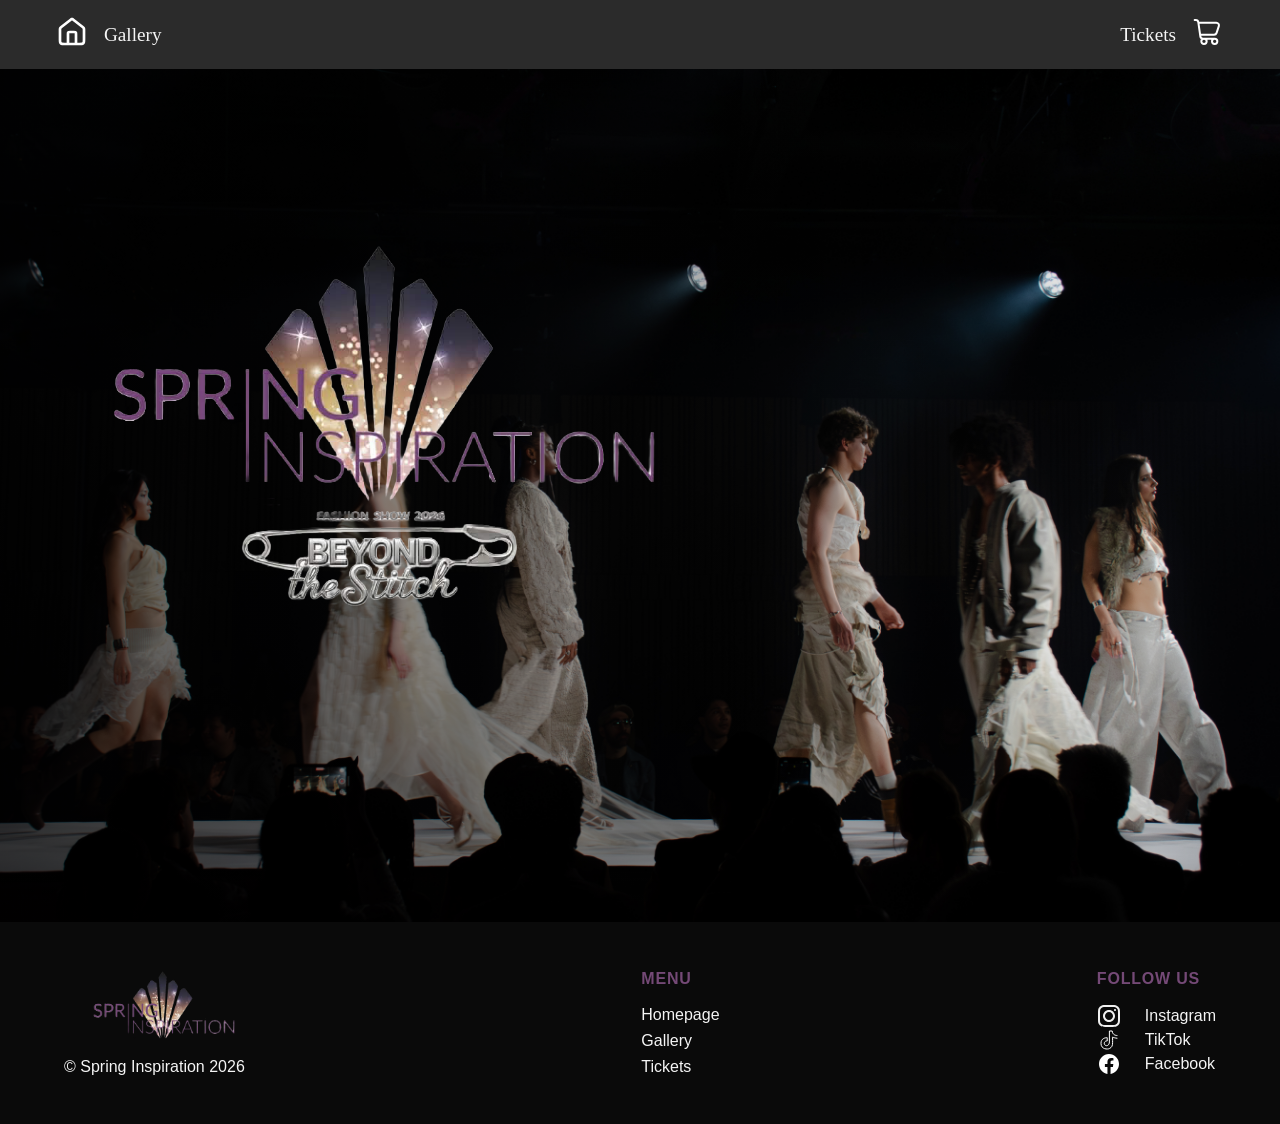
==== index.html @ fce2ca0f "Added hero image overlay; pasted nav and footer from index to other html pages" ====
<!doctype html>
<html lang="en">
  <head>
    <meta charset="UTF-8" />
    <meta name="viewport" content="width=device-width, initial-scale=1.0" />
    <title>Spring Inspiration</title>

    <!-- Playfair Display and Inter fonts typekit from Adobe Fonts -->
    <link rel="stylesheet" href="CSS/main.css" />
  </head>
  <body>
    <header>
      <!-- Navigation bar -->
      <nav>
        <ul class="nav-list">
          <li>
            <a href="index.html" class="nav-link active"
              ><img
                src="Assets/home-02-svgrepo-com.svg"
                alt="Homepage icon"
                class="nav-icon"
            /></a>
          </li>
          <li><a href="gallery.html" class="nav-link">Gallery</a></li>
          <!-- Adds space between the gallery and ticket pages in the navigation bar-->
          <li class="nav-spacer"></li>
          <li><a href="tickets.html" class="nav-link">Tickets</a></li>
          <li>
            <a href="cart.html" class="nav-link"
              ><img
                src="Assets/cart-4-svgrepo-com.svg"
                alt="Cart icon"
                class="nav-icon"
            /></a>
          </li>
        </ul>
      </nav>
    </header>

    <!-- Content of the homepage-->
    <main>
      <section class="hero">
        <img
          src="Images/_DSC2413.jpg"
          alt="Models on a runway"
          class="hero-image"
        />
        <div class="hero-overlay">
          <img
            src="Assets/SPRINGLOGO.png"
            alt="Spring Inspiration logo"
            class="hero-logo"
          />
        </div>
      </section>
    </main>

    <footer>
      <!-- Left side of the footer with the Spring Inspiration logo and copyright text -->
      <div class="footer-logo">
        <img src="Assets/springinspiration.png" alt="Spring Inspiration logo" />
        <p>&copy; Spring Inspiration 2026</p>
      </div>
      <!-- Middle section of the footer with the menu links -->
      <div class="footer-nav">
        <h4>Menu</h4>
        <ul class="footer-nav-list">
          <li><a href="index.html" class="footer-link">Homepage</a></li>
          <li><a href="gallery.html" class="footer-link">Gallery</a></li>
          <li><a href="tickets.html" class="footer-link">Tickets</a></li>
        </ul>
      </div>

      <!-- Right side of the footer with the social media links -->

      <div class="footer-social">
        <h4>Follow Us</h4>
        <a href="#">
          <img
            src="Assets/instagram-svgrepo-com.svg"
            alt="Instagram icon"
            class="social-icon"
          />
          Instagram
        </a>

        <a href="#">
          <img
            src="Assets/tik-tok-brand-assets-video-socialnetwork-oneline-svgrepo-com.svg"
            alt="TikTok icon"
            class="social-icon"
          />
          TikTok
        </a>

        <a href="#">
          <img
            src="Assets/facebook-svgrepo-com.svg"
            alt="Facebook icon"
            class="social-icon"
          />
          Facebook
        </a>
      </div>
    </footer>
  </body>
</html>
---- CSS/main.css ----
* {
  margin: 0;
  padding: 0;
  box-sizing: border-box;
}

/* Ensures that images are responsive and do not overflow their containers */

img {
  max-width: 100%;
  height: auto;
}

/* Makes the header "float" at the top of the page */

header {
  position: sticky;
  top: 0;
  height: auto;
  background-color: #2b2b2b;
  padding: 1rem 0.5rem;
  z-index: 10;
}

body {
  background-color: #0a0a0a;
  color: #f5f5f5;
  font-family: "Inter", sans-serif;
}

h1,
h2,
h3 {
  font-family: "Playfair Display", serif;
  color: #f5f5f5;
}

/* Navigation bar styling */

.nav-list {
  list-style: none;
  display: flex;
  align-items: center;
  justify-content: space-between;
  padding: 0 3rem;
  gap: 1rem;
  margin: 0;
}

.nav-link {
  color: #f5f5f5;
  font-family:
    Playfair Display,
    serif;
  font-size: 1.2rem;
  text-decoration: none;
}

.nav-spacer {
  flex: 1;
}

/* Controls home and cart icons in the navigation bar */

.nav-icon {
  width: 2rem;
  height: auto;
  filter: invert(
    100%
  ); /* Inverts the colours of the icons from black to white */
}

/* Hero section styling */

.hero {
  position: relative;
  width: 100%;
}

.hero-image {
  width: 100%;
  height: auto;
  display: block;
}

/* Linear gradient overlay on top of the hero image */

.hero-overlay {
  position: absolute;
  top: 0;
  left: 0;
  width: 100%;
  height: 100%;
  background: linear-gradient(to right, rgba(0, 0, 0, 0.7), rgba(0, 0, 0, 0));
  display: flex;
  align-items: center;
  justify-content: flex-start;
}

.hero-logo {
  width: 60%;
  height: auto;
  margin-bottom: 15rem;
}

/* Footer styling */

footer {
  display: flex;
  justify-content: space-between;
  align-items: flex-stretch;
  gap: 3rem;
  padding: 3rem 4rem;
  background-color: #0a0a0a;
  color: #f5f5f5;
}

/* Alligns all of the footer sections so that they are the same height and have space between them */
.footer-logo,
.footer-nav,
.footer-social {
  display: flex;
  flex-direction: column;
  justify-content: space-between;
}

/* Menu and Follow Us sections */

footer h4 {
  font-family: "Inter", sans-serif;
  font-size: 1rem;
  letter-spacing: 0.05rem;
  text-transform: uppercase;
  margin-bottom: 1rem;
  color: #744976;
  white-space: nowrap;
}

/* Spring Inspiration logo and the copyright text */

.footer-logo img {
  width: 200px;
  height: auto;
}

/* Copyright text */

.footer-logo p {
  white-space: nowrap;
}

/* Social media links */

.footer-social a {
  color: #f5f5f5;
  font-size: 1rem;
  text-decoration: none;
  display: flex;
  align-items: center;
  gap: 1.5rem;
}

.social-icon {
  width: 24px;
  height: 24px;
  filter: invert(100%);
}

.footer-nav-list {
  list-style: none;
  display: flex;
  flex-direction: column;
  gap: 0.5rem;
}

.footer-link {
  color: #f5f5f5;
  text-decoration: none;
}
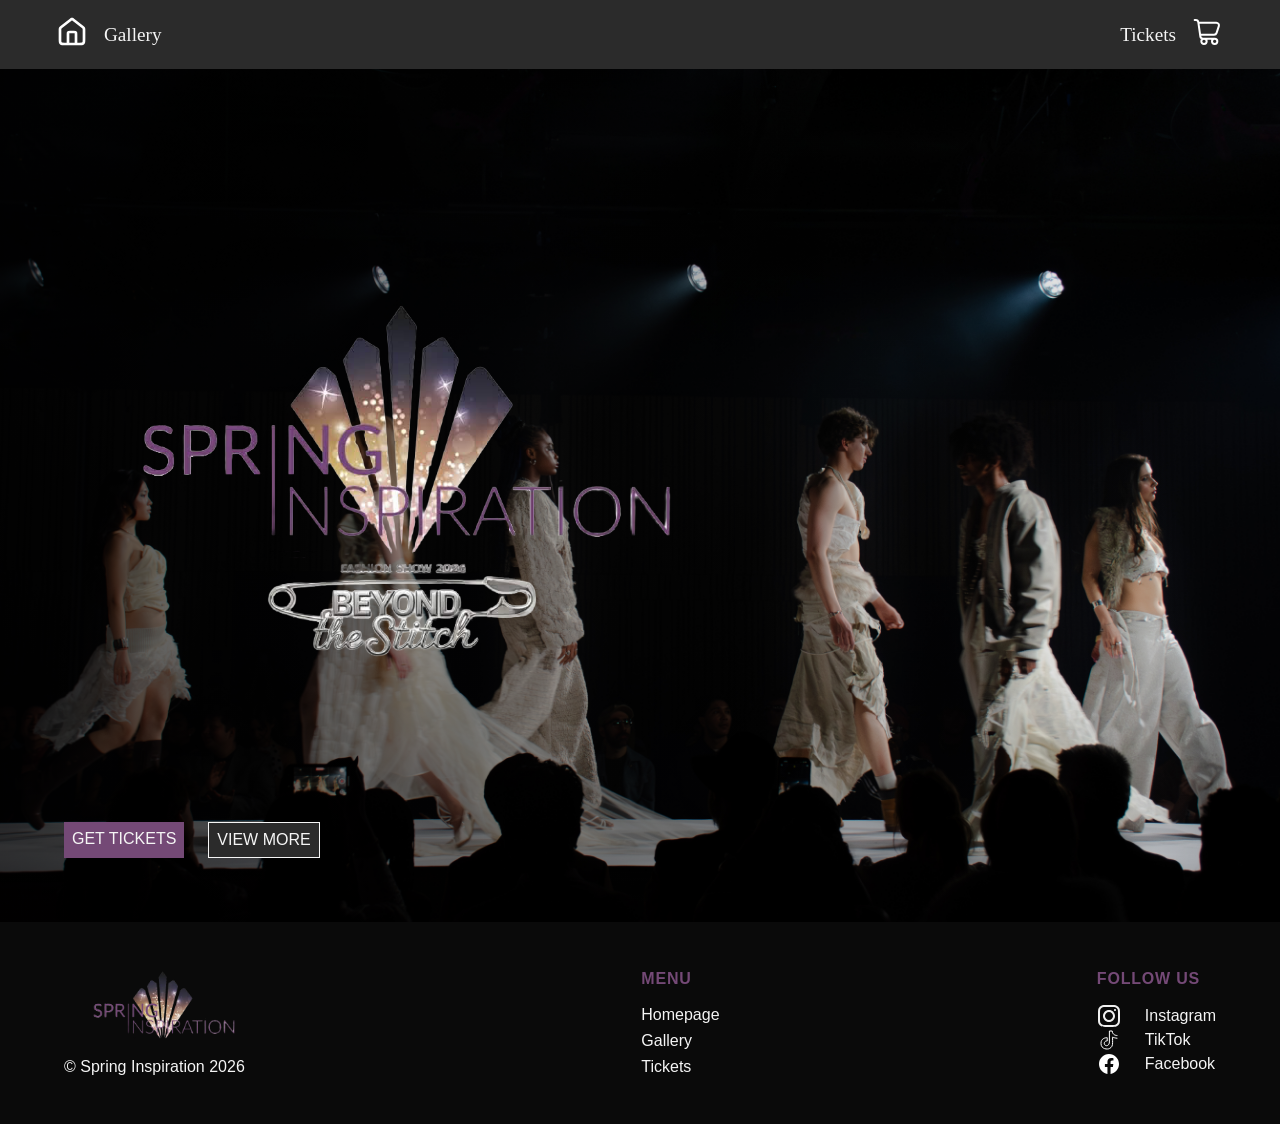
==== commit 4360dd80: "Added buttons on the homepage" ====
--- a/index.html
+++ b/index.html
@@ -51,6 +51,11 @@
             alt="Spring Inspiration logo"
             class="hero-logo"
           />
+          <!-- Buttons for the homepage -->
+          <div class="hero-buttons">
+            <a href="tickets.html" class="button-tickets">Get Tickets</a>
+            <a href="gallery.html" class="button-more">View More</a>
+          </div>
         </div>
       </section>
     </main>
--- a/CSS/main.css
+++ b/CSS/main.css
@@ -93,14 +93,51 @@
   height: 100%;
   background: linear-gradient(to right, rgba(0, 0, 0, 0.7), rgba(0, 0, 0, 0));
   display: flex;
-  align-items: center;
-  justify-content: flex-start;
+  align-items: flex-start;
+  justify-content: center;
+  flex-direction: column;
+  padding-left: 2rem;
 }
 
 .hero-logo {
   width: 60%;
   height: auto;
-  margin-bottom: 15rem;
+  margin-bottom: 8rem;
+}
+
+/* Buttons container on the hero image */
+
+.hero-buttons {
+  position: absolute;
+  bottom: 4rem;
+  display: flex;
+  padding-left: 2rem;
+  gap: 1.5rem;
+}
+
+/* Styling for the "GET TICKETS" button */
+
+.button-tickets {
+  text-decoration: none;
+  background-color: #744976;
+  color: #f5f5f5;
+  padding: 0.5rem 0.5rem;
+  font-family: "Inter", sans-serif;
+  font-size: 1rem;
+  text-transform: uppercase;
+}
+
+/* Styling for the "VIEW MORE" button */
+
+.button-more {
+  text-decoration: none;
+  background-color: #2b2b2b;
+  color: #f5f5f5;
+  border: #f5f5f5 1px solid;
+  padding: 0.5rem 0.5rem;
+  font-family: "Inter", sans-serif;
+  font-size: 1rem;
+  text-transform: uppercase;
 }
 
 /* Footer styling */
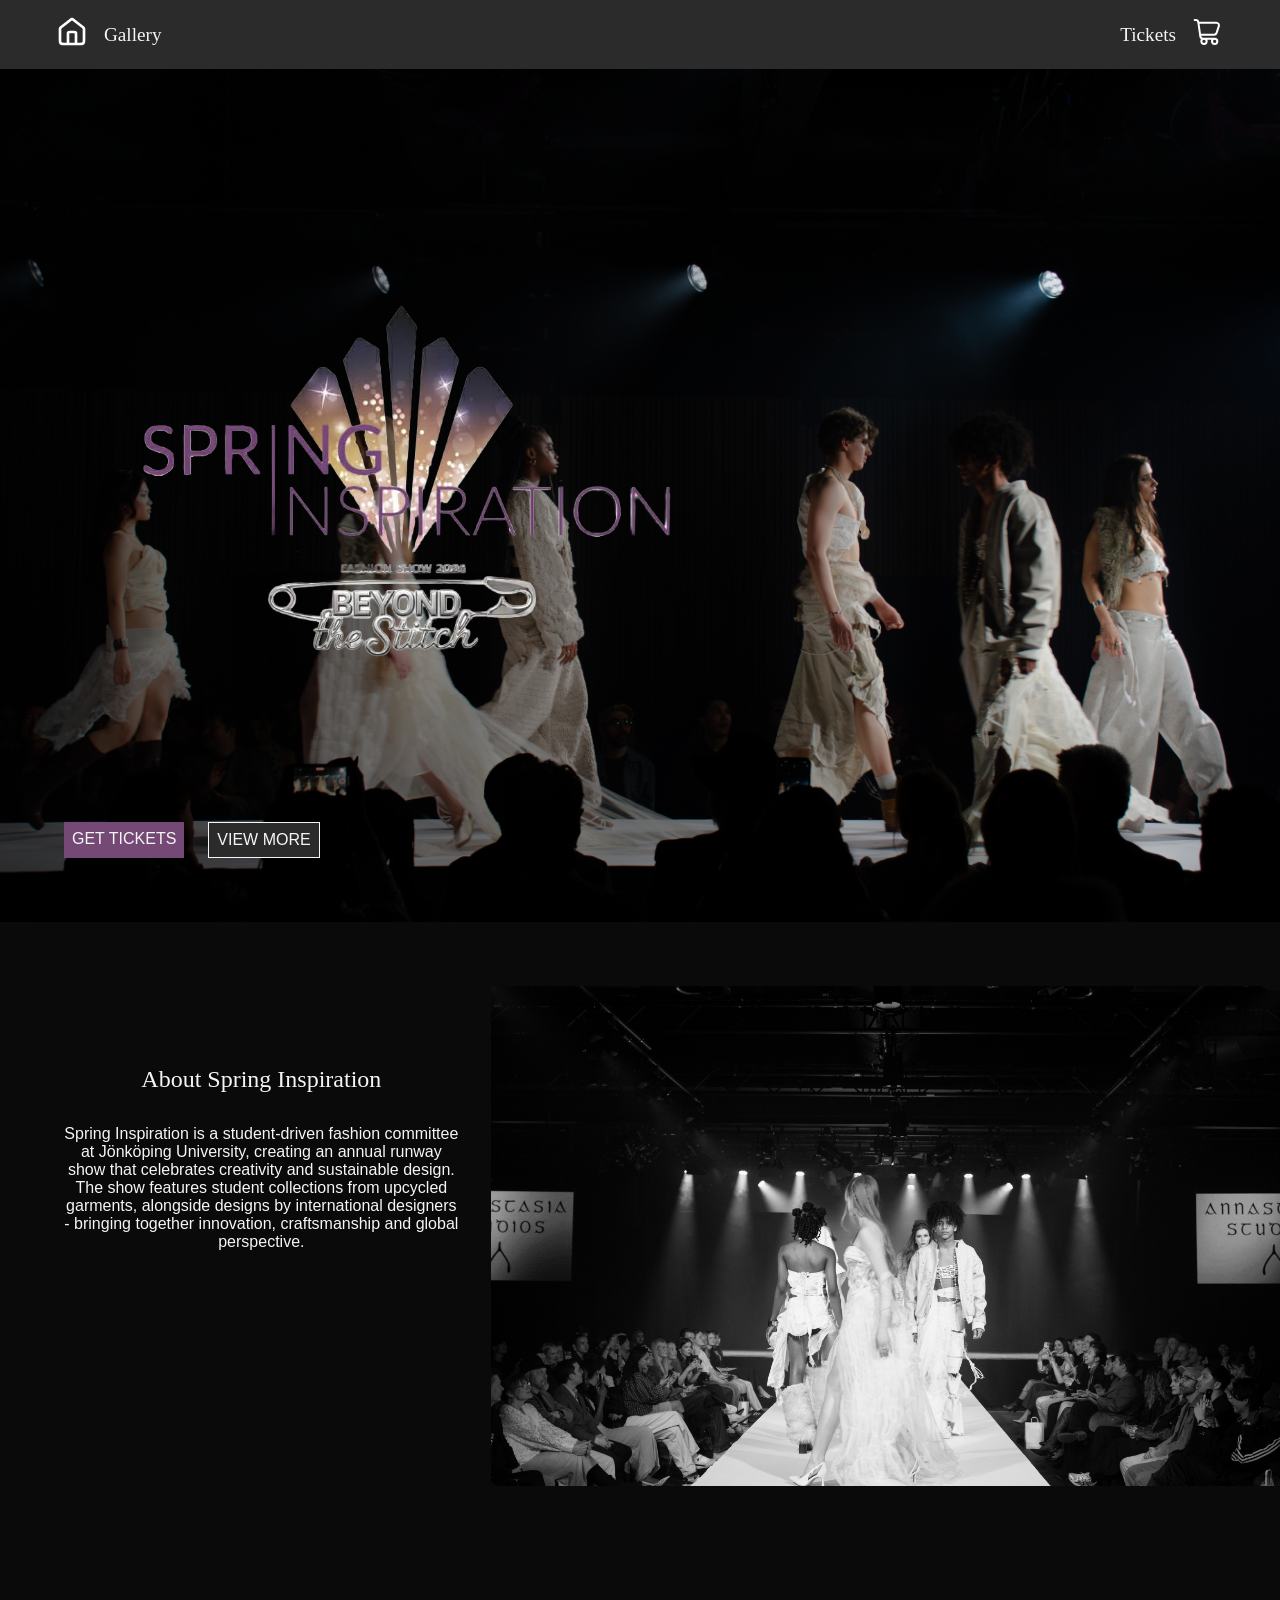
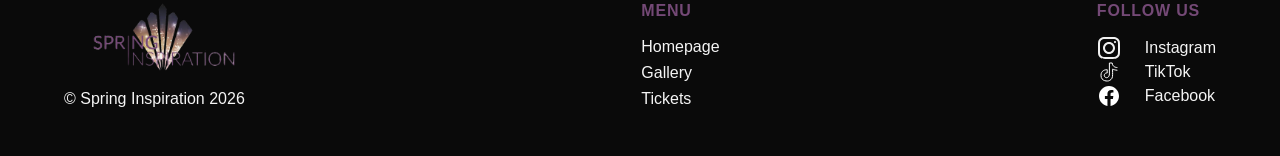
==== commit f02db74c: "Added about section" ====
--- a/index.html
+++ b/index.html
@@ -58,6 +58,23 @@
           </div>
         </div>
       </section>
+
+      <section class="about">
+        <div class="about-text">
+          <h2>About Spring Inspiration</h2>
+          <p>
+            Spring Inspiration is a student-driven fashion committee at
+            Jönköping University, creating an annual runway show that celebrates
+            creativity and sustainable design. The show features student
+            collections from upcycled garments, alongside designs by
+            international designers - bringing together innovation,
+            craftsmanship and global perspective.
+          </p>
+        </div>
+        <div class="about-image">
+          <img src="Images/_MG_8063.jpg" alt="Model on the runway" />
+        </div>
+      </section>
     </main>
 
     <footer>
--- a/CSS/main.css
+++ b/CSS/main.css
@@ -140,6 +140,54 @@
   text-transform: uppercase;
 }
 
+/* About Spring Inspiration section styling */
+
+.about {
+  display: flex;
+  gap: 2rem;
+  padding: 4rem 0 4rem 4rem;
+}
+
+.about-text {
+  flex: 1;
+  text-align: center;
+  margin-top: 5rem;
+}
+
+.about-text h2 {
+  font-weight: 400;
+  margin-bottom: 2rem;
+}
+
+.about-image {
+  flex: 2;
+}
+
+.about-image img {
+  width: 100%;
+  height: 500px;
+  object-fit: cover;
+}
+
+/* Responsive design for the About section */
+
+@media (min-width: 1200px) {
+  .about {
+    flex-direction: row;
+  }
+}
+the @media (max-width: 1000px) {
+  .about {
+    flex-direction: column;
+    align-items: center;
+    text-align: center;
+  }
+
+  .about-image img {
+    height: auto;
+  }
+}
+
 /* Footer styling */
 
 footer {
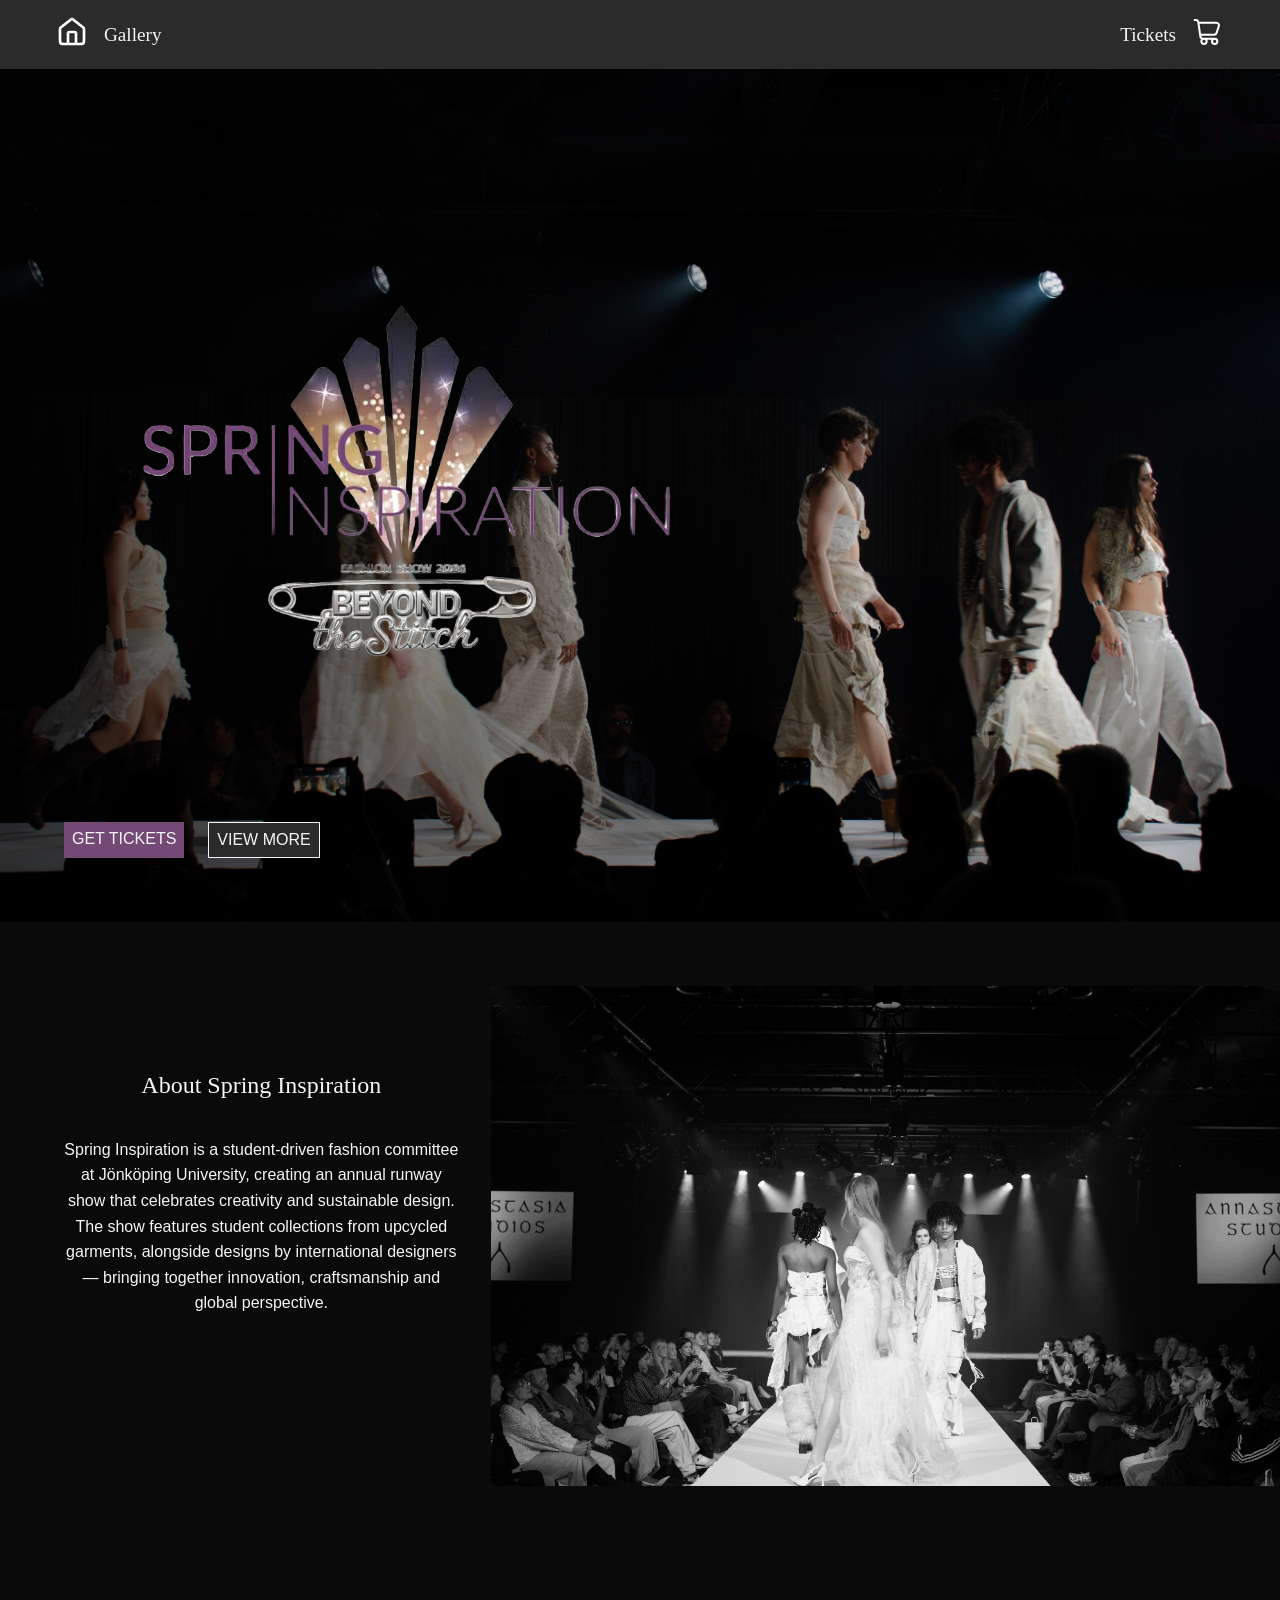
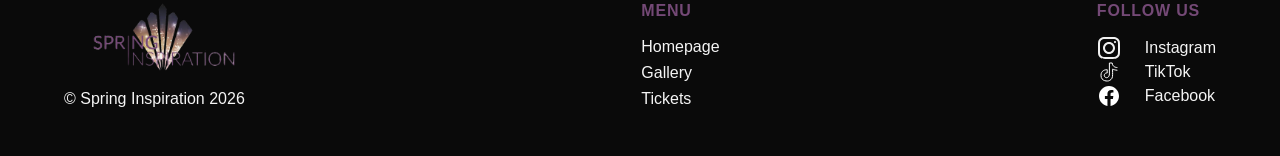
==== commit fbc51dc2: "Updated the layout of the about section" ====
--- a/index.html
+++ b/index.html
@@ -67,7 +67,7 @@
             Jönköping University, creating an annual runway show that celebrates
             creativity and sustainable design. The show features student
             collections from upcycled garments, alongside designs by
-            international designers - bringing together innovation,
+            international designers — bringing together innovation,
             craftsmanship and global perspective.
           </p>
         </div>
--- a/CSS/main.css
+++ b/CSS/main.css
@@ -150,8 +150,10 @@
 
 .about-text {
   flex: 1;
+  font-weight: 300;
   text-align: center;
   margin-top: 5rem;
+  line-height: 1.6;
 }
 
 .about-text h2 {
@@ -171,20 +173,35 @@
 
 /* Responsive design for the About section */
 
+/* Desktop version */
+
 @media (min-width: 1200px) {
   .about {
     flex-direction: row;
   }
 }
-the @media (max-width: 1000px) {
+
+/* Mobile and tablet version */
+
+@media (max-width: 1000px) {
   .about {
     flex-direction: column;
-    align-items: center;
-    text-align: center;
+    padding: 2rem;
+  }
+
+  .about-image {
+    margin: 0 -2rem;
   }
 
   .about-image img {
-    height: auto;
+    height: 400px;
+    object-fit: cover;
+  }
+
+  .about-text {
+    padding: 0 2rem;
+    margin-top: 0;
+    margin-bottom: 2rem;
   }
 }
 
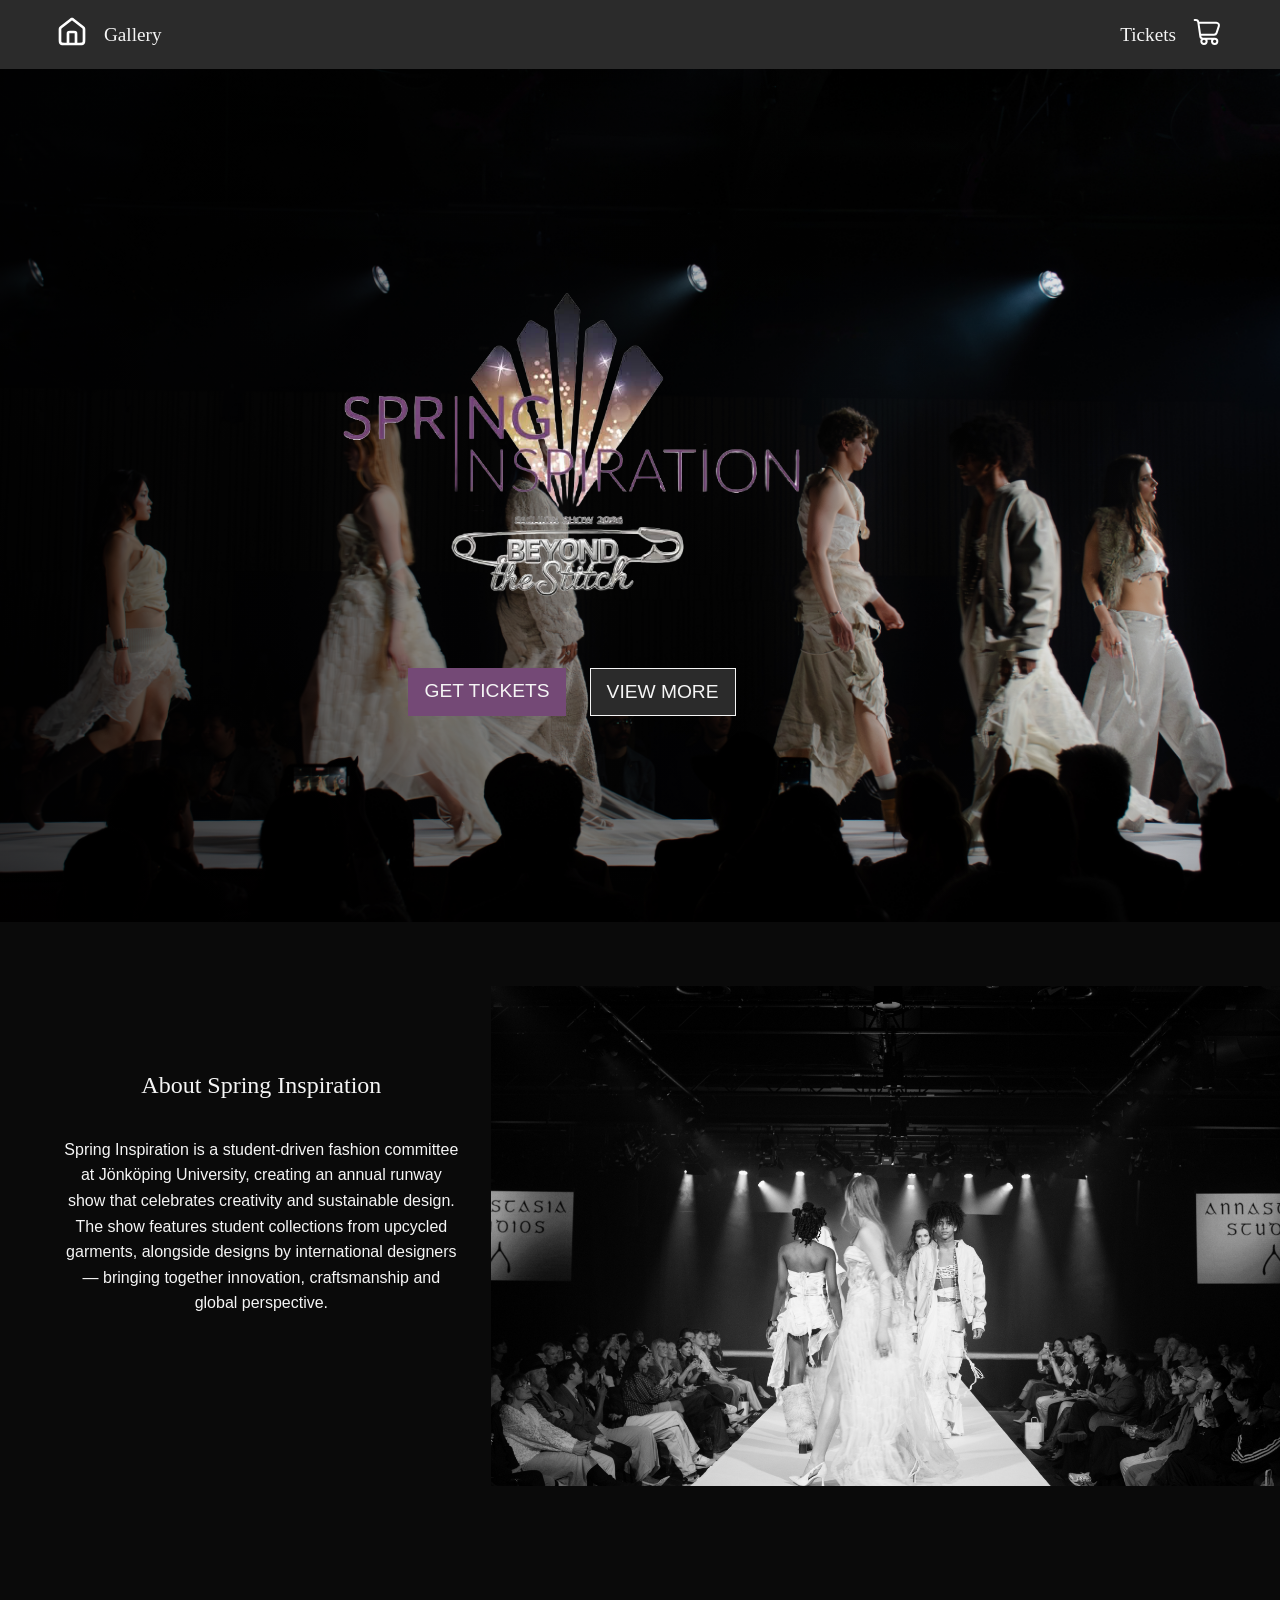
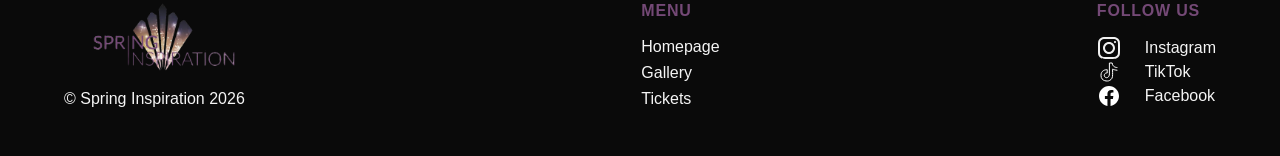
==== commit 8553985a: "Added responsive design to the hero content" ====
--- a/index.html
+++ b/index.html
@@ -46,15 +46,17 @@
           class="hero-image"
         />
         <div class="hero-overlay">
-          <img
-            src="Assets/SPRINGLOGO.png"
-            alt="Spring Inspiration logo"
-            class="hero-logo"
-          />
-          <!-- Buttons for the homepage -->
-          <div class="hero-buttons">
-            <a href="tickets.html" class="button-tickets">Get Tickets</a>
-            <a href="gallery.html" class="button-more">View More</a>
+          <div class="hero-content">
+            <img
+              src="Assets/SPRINGLOGO.png"
+              alt="Spring Inspiration logo"
+              class="hero-logo"
+            />
+            <!-- Buttons for the homepage -->
+            <div class="hero-buttons">
+              <a href="tickets.html" class="button-tickets">Get Tickets</a>
+              <a href="gallery.html" class="button-more">View More</a>
+            </div>
           </div>
         </div>
       </section>
--- a/CSS/main.css
+++ b/CSS/main.css
@@ -75,11 +75,14 @@
 .hero {
   position: relative;
   width: 100%;
+  min-height: 500px;
 }
 
 .hero-image {
   width: 100%;
   height: auto;
+  min-height: 500px;
+  object-fit: cover;
   display: block;
 }
 
@@ -99,19 +102,23 @@
   padding-left: 2rem;
 }
 
+.hero-content {
+  display: flex;
+  flex-direction: column;
+  align-items: center;
+  justify-content: center;
+}
+
 .hero-logo {
   width: 60%;
   height: auto;
-  margin-bottom: 8rem;
+  margin-bottom: 2rem;
 }
 
 /* Buttons container on the hero image */
 
 .hero-buttons {
-  position: absolute;
-  bottom: 4rem;
-  display: flex;
-  padding-left: 2rem;
+  display: flex;
   gap: 1.5rem;
 }
 
@@ -125,6 +132,13 @@
   font-family: "Inter", sans-serif;
   font-size: 1rem;
   text-transform: uppercase;
+  transition: background-color 0.3s ease;
+}
+
+/* Makes the button a darker shade of purple when hovered over */
+
+.button-tickets:hover {
+  background-color: #5a3560;
 }
 
 /* Styling for the "VIEW MORE" button */
@@ -138,6 +152,36 @@
   font-family: "Inter", sans-serif;
   font-size: 1rem;
   text-transform: uppercase;
+  transition: background-color 0.3s ease;
+}
+
+/* Makes the button a lighter shade of grey when hovered over */
+
+.button-more:hover {
+  background-color: #4b4b4b;
+}
+
+/* Responsive design for the hero section */
+
+@media (min-width: 1000px) {
+  .hero {
+    min-height: 700px;
+  }
+
+  .hero-image {
+    min-height: 600px;
+  }
+
+  .hero-logo {
+    width: 60%;
+    margin-bottom: 3rem;
+  }
+
+  .button-tickets,
+  .button-more {
+    font-size: 1.2rem;
+    padding: 0.75rem 1rem;
+  }
 }
 
 /* About Spring Inspiration section styling */
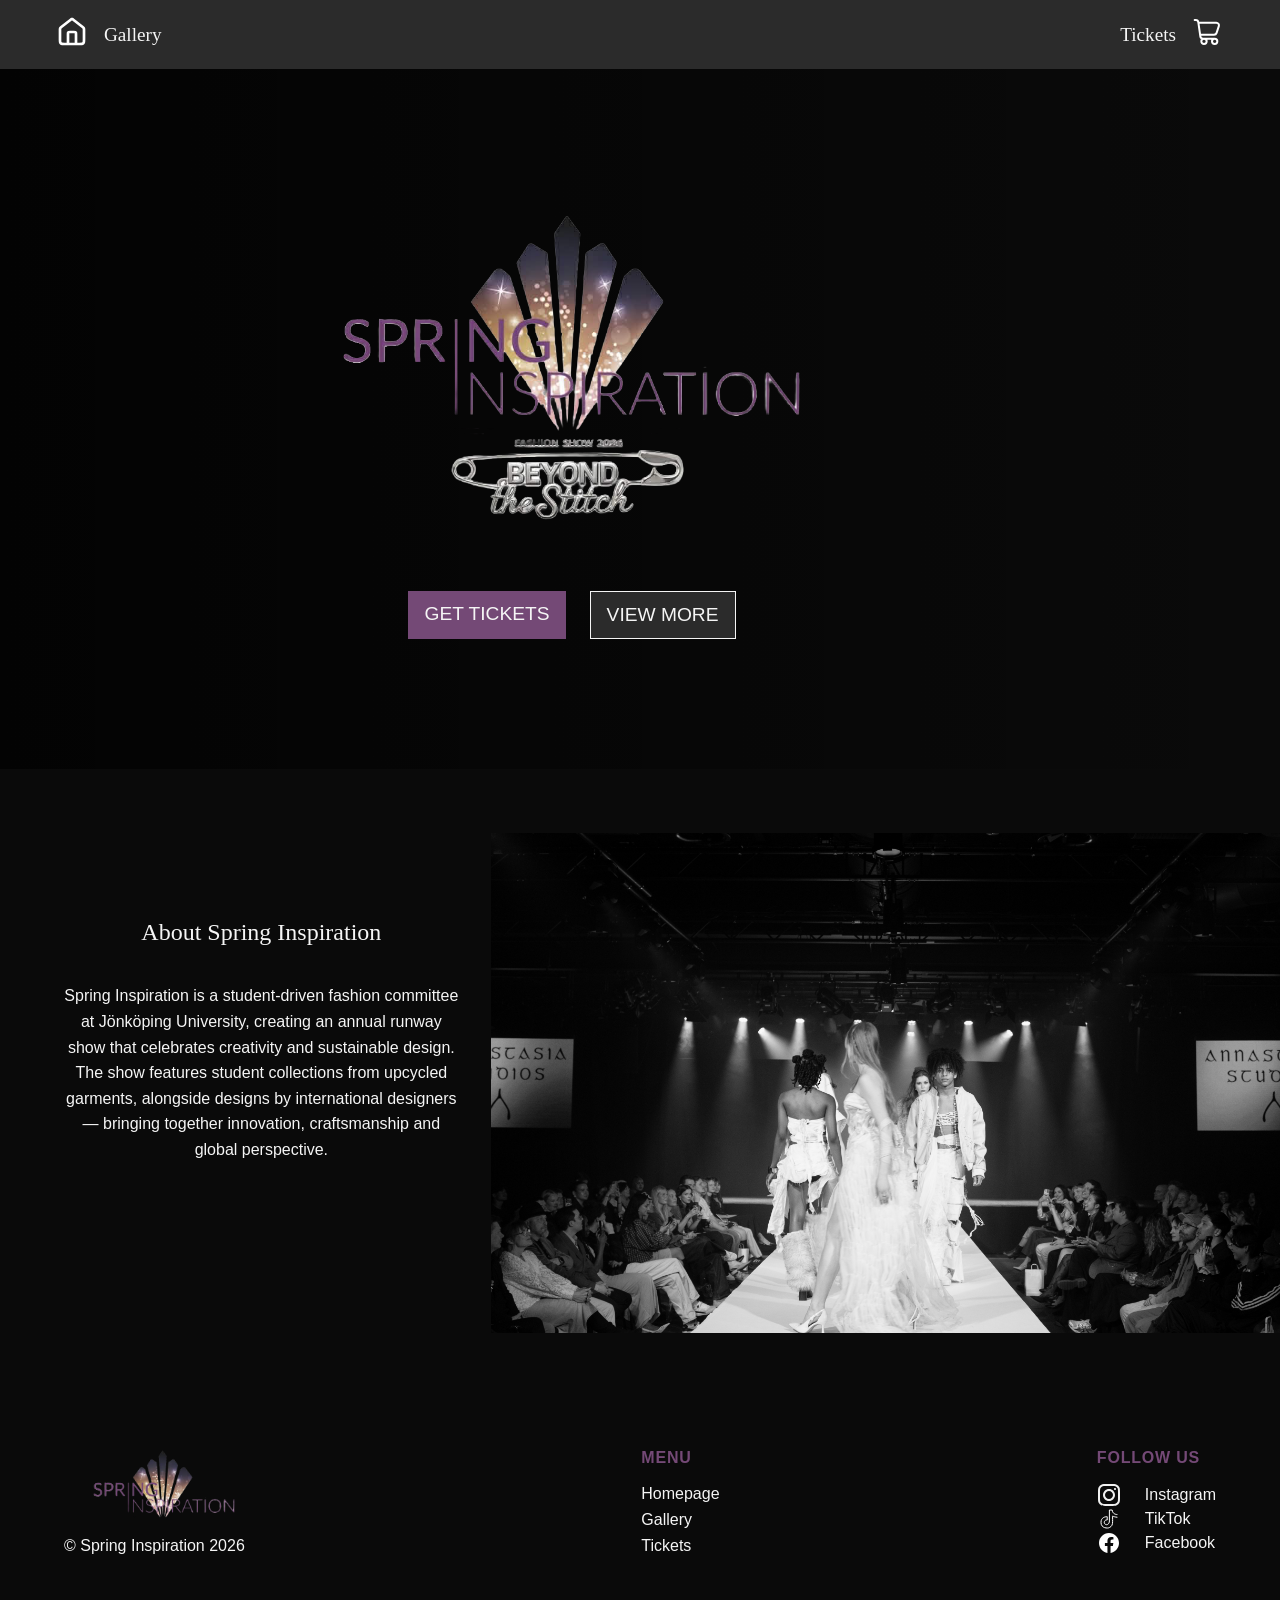
==== commit 86cc56a2: "Replaced hero image with a video" ====
--- a/index.html
+++ b/index.html
@@ -40,11 +40,15 @@
     <!-- Content of the homepage-->
     <main>
       <section class="hero">
-        <img
-          src="Images/_DSC2413.jpg"
-          alt="Models on a runway"
-          class="hero-image"
-        />
+        <!-- Fashion show aftermovie-->
+
+        <video class="hero-video" autoplay muted loop playsinline>
+          <source
+            src="Video/Spring Inspiration Aftermovie.mov"
+            type="video/mp4"
+          />
+        </video>
+
         <div class="hero-overlay">
           <div class="hero-content">
             <img
--- a/CSS/main.css
+++ b/CSS/main.css
@@ -75,14 +75,13 @@
 .hero {
   position: relative;
   width: 100%;
-  min-height: 500px;
-}
-
-.hero-image {
+  overflow: hidden;
+}
+
+.hero-image,
+.hero-video {
   width: 100%;
   height: auto;
-  min-height: 500px;
-  object-fit: cover;
   display: block;
 }
 
@@ -249,6 +248,60 @@
   }
 }
 
+/* Gallery page styling */
+
+.gallery-grid {
+  display: grid;
+  grid-template-columns: repeat(2, 1fr);
+  gap: 0.5rem;
+  padding: 1rem;
+}
+
+.gallery-item-horizontal {
+  grid-column: 1 / -1;
+}
+
+.gallery-item-horizontal img {
+  width: 100%;
+  height: 700px;
+  object-fit: cover;
+  display: block;
+}
+
+.gallery-item-vertical {
+  display: flex;
+  flex-direction: column;
+  gap: 0.5rem;
+}
+
+.gallery-item-vertical img {
+  width: 100%;
+  height: 1000px;
+  object-fit: cover;
+  display: block;
+}
+
+/* Responsive design for the gallery page */
+
+@media (max-width: 768px) {
+  .gallery-grid {
+    grid-template-columns: 1fr;
+    gap: 0.5rem;
+  }
+
+  .gallery-item-horizontal {
+    grid-column: 1;
+  }
+
+  .gallery-item-horizontal img {
+    height: auto;
+  }
+
+  .gallery-item-vertical img {
+    height: auto;
+  }
+}
+
 /* Footer styling */
 
 footer {
@@ -323,3 +376,330 @@
   color: #f5f5f5;
   text-decoration: none;
 }
+
+/* CART PAGE */
+
+/* Main cart page background and text color */
+.cart-page {
+  background-color: #0a0a0a;
+  color: #f5f5f5;
+}
+
+/* Hero section */
+.cart-hero {
+  position: relative;
+  height: 520px;
+  overflow: hidden;
+  display: flex;
+  align-items: center;
+}
+
+/* Hero image and dark overlay on top */
+.cart-image {
+  position: absolute;
+  width: 100%;
+  height: 100%;
+  object-fit: cover;
+}
+
+.image-overlay {
+  position: absolute;
+  inset: 0;
+  background: linear-gradient
+    (to right, rgba (0, 0, 0, 0.95), rgba (0, 0, 0, 0.35));
+}
+
+/* Hero image text */
+.cart-hero-text {
+  position: relative;
+  z-index: 2;
+  padding-left: 90px;
+}
+
+/* Main Cart heading*/
+.cart-hero-text h1 {
+  font-family: "Playfair Display", serif;
+  font-size: 90px;
+  letter-spacing: 6px;
+  font-weight: normal;
+}
+
+/* Text under the Cart heading*/
+.cart-hero-text p {
+  max-width: 420px;
+  font-size: 18px;
+  letter-spacing: 4px;
+  line-height: 1.5;
+}
+
+/* Content area under the hero section */
+.cart-content {
+  padding: 50px;
+  background-color: #0a0a0a;
+}
+
+/* "Your items" heading and ticket info */
+.cart-content h2 {
+  color: #744976;
+  font-size: 16px;
+  text-transform: uppercase;
+  letter-spacing: 3px;
+  margin-bottom: 20px;
+}
+
+.cart-item {
+  border: 1px solid #2b2b2b;
+  padding: 25px;
+  display: grid;
+  grid-template-columns: 1fr 140px 130px;
+  align-items: center;
+  gap: 30px;
+  margin-bottom: 10px;
+}
+
+.cart-item-info h3 {
+  font-family: "Playfair Display", serif;
+  text-transform: uppercase;
+  letter-spacing: 4px;
+  font-size: 24px;
+  font-weight: normal;
+  margin-bottom: 10px;
+}
+
+.cart-item-info p {
+  color: #bfbfbf;
+  margin-bottom: 5px;
+}
+
+.cart-price {
+  color: #744976;
+  font-size: 22px;
+  letter-spacing: 2px;
+}
+
+/* Quantity box */
+.cart-quantity {
+  border: 1px solid #2b2b2b;
+  width: 130px;
+  height: 45px;
+  display: flex;
+  align-items: center;
+  justify-content: space-around;
+}
+
+.cart-quantity button {
+  background: none;
+  border: none;
+  color: #f5f5f5;
+  font-size: 18px;
+  cursor: pointer;
+}
+
+.quantity-number {
+  color: #f5f5f5;
+  font-size: 18px;
+}
+
+/* Total price section */
+.cart-total {
+  border: 1px solid #2b2b2b;
+  padding: 20px 35px;
+  margin-top: 30px;
+  display: flex;
+  justify-content: space-between;
+  align-items: center;
+}
+
+/* Continue shopping button */
+.continue-shopping {
+  display: inline-block;
+  margin-top: 60px;
+  background-color: #2b2b2b;
+  color: #f5f5f5;
+  border: 1px solid #f5f5f5;
+  padding: 12px 30px;
+  font-size: 16px;
+  cursor: pointer;
+  text-decoration: none;
+  transition: background-color 0.3s ease;
+}
+
+.continue-shopping:hover {
+  background-color: #4b4b4b;
+}
+/* Total price */
+.cart-total p {
+  font-size: 20px;
+  text-transform: uppercase;
+  letter-spacing: 5px;
+}
+
+.cart-total span {
+  color: #744976;
+}
+
+/* Checkout button */
+.cart-total button {
+  background-color: #744976;
+  color: #f5f5f5;
+  border: none;
+  padding: 14px 45px;
+  text-transform: uppercase;
+  letter-spacing: 3px;
+  cursor: pointer;
+}
+
+/* Information box section */
+.cart-info {
+  border: 1px solid #2b2b2b;
+  margin-top: 20px;
+  padding: 30px;
+  display: grid;
+  grid-template-columns: repeat(3, 1fr);
+  gap: 50px;
+  text-align: center;
+}
+
+.cart-info-box {
+  display: flex;
+  flex-direction: column;
+  align-items: center;
+}
+
+.cart-info-box h3 {
+  font-family: "Playfair Display", serif;
+  color: #744976;
+  font-size: 22px;
+  font-weight: normal;
+  text-transform: uppercase;
+  letter-spacing: 4px;
+  margin-bottom: 18px;
+}
+
+.cart-info-box p {
+  color: #f5f5f5;
+  font-size: 15px;
+  line-height: 1.4;
+  max-width: 240px;
+}
+
+/* TICKETS PAGE */
+
+/* Main tickets page background and text color */
+.tickets-page {
+  background-color: #0a0a0a;
+  color: #f5f5f5;
+}
+
+/* Hero section */
+.tickets-hero {
+  position: relative;
+  height: 520px;
+  overflow: hidden;
+  display: flex;
+  align-items: center;
+}
+
+/* Hero image and dark overlay */
+.tickets-hero-image {
+  position: absolute;
+  width: 100%;
+  height: 100%;
+  object-fit: cover;
+}
+
+.tickets-overlay {
+  position: absolute;
+  inset: 0;
+  background: linear-gradient (to right, rgba (0, 0, 0.95), rgba (0, 0, 0.25));
+}
+
+/* Hero image text */
+.tickets-hero-text {
+  position: relative;
+  z-index: 2;
+  padding-left: 70px;
+  max-width: 520px;
+}
+
+/* TICKETS heading and text under heading */
+.tickets-hero-text h1 {
+  font-family: "Playfair Display", serif;
+  font-size: 80px;
+  font-weight: normal;
+  letter-spacing: 5px;
+  margin-bottom: 20px;
+}
+
+.tickets-hero-text p {
+  font-size: 16px;
+  letter-spacing: 3px;
+  line-height: 1.6;
+}
+
+/* Ticket card section */
+.ticket.options {
+  padding: 40px 50px;
+  background-color: #0a0a0a;
+}
+
+.ticket-options h2 {
+  text-align: center;
+  font-size: 16px;
+  text-transform: uppercase;
+  letter-spacing: 3px;
+  font-weight: normal;
+  margin-bottom: 30px;
+}
+
+/* container for all ticket cards */
+.ticket-cards {
+  display: flex;
+  justify-content: center;
+  gap: 70px;
+  flex-wrap: wrap;
+}
+
+.ticket-card {
+  border: 1px solid #2b2b2b;
+  padding: 25px;
+  width: 260px;
+  min-height: 310px;
+  display: flex;
+  flex-direction: column;
+}
+
+.ticket-card h3 {
+  font-family: "Playfair Display", serif;
+  font-size: 24px;
+  font-weight: normal;
+  text-transform: uppercase;
+  letter-spacing: 3px;
+  margin-bottom: 18px;
+}
+
+.ticket-card p {
+  font-size: 15px;
+  line-height: 1.4;
+  color: #f5f5f5;
+}
+
+/* ticket price */
+.ticket-price {
+  color: #744976 !important;
+  font-size: 20px !important;
+  margin-top: auto;
+  margin-bottom: 10px;
+}
+
+/* add to cart button */
+.add-to-cart-btn {
+  background-color: #744976;
+  color: #f5f5f5;
+  border: none;
+  padding: 12px 35px;
+  text-transform: uppdercase;
+  letter-spacing: 3px;
+  cursor: pointer;
+  width: 170px;
+}
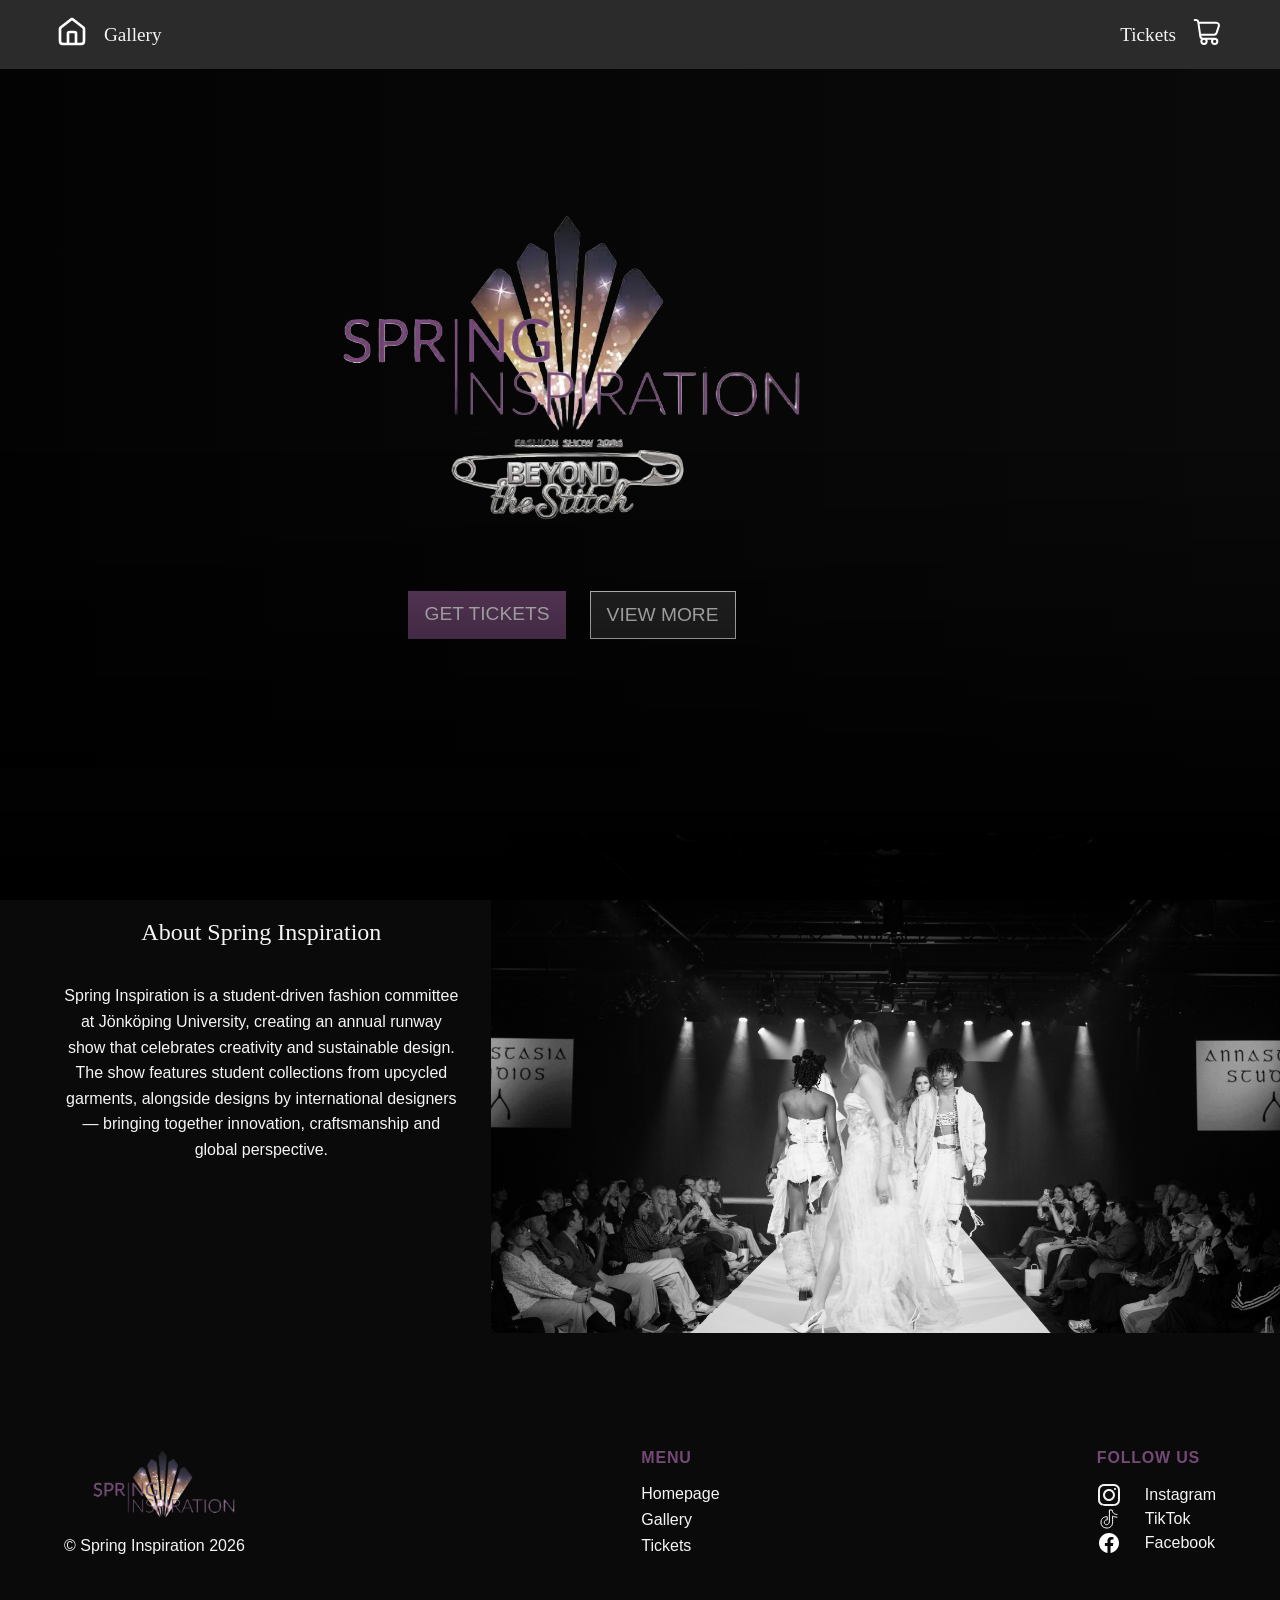
==== commit c9b9fcfa: "Added social media links" ====
--- a/index.html
+++ b/index.html
@@ -26,12 +26,14 @@
           <li class="nav-spacer"></li>
           <li><a href="tickets.html" class="nav-link">Tickets</a></li>
           <li>
-            <a href="cart.html" class="nav-link"
+            <a href="cart.html" class="nav-link cart-link"
               ><img
                 src="Assets/cart-4-svgrepo-com.svg"
                 alt="Cart icon"
                 class="nav-icon"
-            /></a>
+              />
+              <span id="cart-badge">0</span>
+            </a>
           </li>
         </ul>
       </nav>
@@ -103,7 +105,7 @@
 
       <div class="footer-social">
         <h4>Follow Us</h4>
-        <a href="#">
+        <a href="https://www.instagram.com/springinspiration/?hl=en">
           <img
             src="Assets/instagram-svgrepo-com.svg"
             alt="Instagram icon"
@@ -112,7 +114,7 @@
           Instagram
         </a>
 
-        <a href="#">
+        <a href="https://www.tiktok.com/@spring.inspiration">
           <img
             src="Assets/tik-tok-brand-assets-video-socialnetwork-oneline-svgrepo-com.svg"
             alt="TikTok icon"
@@ -121,7 +123,7 @@
           TikTok
         </a>
 
-        <a href="#">
+        <a href="https://www.facebook.com/Springinspiration">
           <img
             src="Assets/facebook-svgrepo-com.svg"
             alt="Facebook icon"
@@ -131,5 +133,6 @@
         </a>
       </div>
     </footer>
+    <script src="JS/script.js"></script>
   </body>
 </html>
--- a/CSS/main.css
+++ b/CSS/main.css
@@ -70,6 +70,27 @@
   ); /* Inverts the colours of the icons from black to white */
 }
 
+/* Cart badge in header */
+.cart-link {
+  position: relative;
+  display: inline-block;
+}
+
+#cart-badge {
+  position: absolute;
+  top: -10px;
+  right: -14px;
+  background-color: #744976;
+  color: #f5f5f5;
+  font-size: 12px;
+  width: 20px;
+  height: 20px;
+  border-radius: 50%;
+  display: none;
+  align-items: center;
+  justify-content: center;
+}
+
 /* Hero section styling */
 
 .hero {
@@ -138,6 +159,7 @@
 
 .button-tickets:hover {
   background-color: #5a3560;
+  transform: translateY(-2px);
 }
 
 /* Styling for the "VIEW MORE" button */
@@ -158,6 +180,7 @@
 
 .button-more:hover {
   background-color: #4b4b4b;
+  transform: translateY(-2px);
 }
 
 /* Responsive design for the hero section */
@@ -259,6 +282,7 @@
 
 .gallery-item-horizontal {
   grid-column: 1 / -1;
+  position: relative;
 }
 
 .gallery-item-horizontal img {
@@ -281,7 +305,29 @@
   display: block;
 }
 
+/* Logos on top of the images in the gallery */
+
+.gallery-logo {
+  position: absolute;
+  top: 1rem;
+  left: 1rem;
+  z-index: 2;
+  display: flex;
+  align-items: center;
+}
+
+.gallery-logo img {
+  max-width: clamp(150px, 20vw, 400px);
+  height: auto;
+}
+
+.logo-koonverd {
+  filter: invert(100%);
+}
+
 /* Responsive design for the gallery page */
+
+/* Mobile mode */
 
 @media (max-width: 768px) {
   .gallery-grid {
@@ -302,6 +348,38 @@
   }
 }
 
+/* Tablet mode */
+
+@media (min-width: 769px) and (max-width: 1024px) {
+  .gallery-grid {
+    grid-template-columns: 1fr;
+    gap: 1rem;
+  }
+
+  .gallery-item-horizontal {
+    grid-column: 1 / -1;
+  }
+
+  .gallery-item-horizontal img {
+    height: auto;
+  }
+
+  .gallery-item-vertical img {
+    height: auto;
+  }
+}
+
+/* Desktop mode */
+@media (min-width: 1025px) {
+  .gallery-grid {
+    grid-template-columns: repeat(2, 1fr);
+    gap: 1.5rem;
+  }
+
+  .gallery-item-horizontal {
+    grid-column: 1 / -1;
+  }
+}
 /* Footer styling */
 
 footer {
@@ -312,6 +390,8 @@
   padding: 3rem 4rem;
   background-color: #0a0a0a;
   color: #f5f5f5;
+  position: relative;
+  z-index: 101;
 }
 
 /* Alligns all of the footer sections so that they are the same height and have space between them */
@@ -510,6 +590,17 @@
   align-items: center;
 }
 
+.cart-total button {
+  transition:
+    background-color 0.3s ease,
+    transform 0.3s ease;
+}
+
+.cart-total button:hover {
+  background-color: #5a3560;
+  transform: translateY(-2px);
+}
+
 /* Continue shopping button */
 .continue-shopping {
   display: inline-block;
@@ -547,6 +638,14 @@
   text-transform: uppercase;
   letter-spacing: 3px;
   cursor: pointer;
+}
+
+/* Checkout message */
+#checkout-message {
+  color: #744976;
+  font-size: 16px;
+  margin-top: 18px;
+  margin-bottom: 20px;
 }
 
 /* Information box section */
@@ -622,6 +721,46 @@
   max-width: 520px;
 }
 
+/* Event info row under hero section*/
+.event-info {
+  background-color: #0a0a0a;
+  padding: 25px 50px;
+  display: grid;
+  grid-template-columns: repeat(4, 1fr);
+  gap: 30px;
+  border-bottom: 1px solid #2b2b2b;
+}
+/* Each event info block */
+.event-info-item {
+  display: flex;
+  align-items: center;
+  gap: 18px;
+}
+
+/* icon */
+.event-icon {
+  width: 28px;
+  height: 28px;
+  object-fit: contain;
+  filter: brightness(0) invert(1);
+}
+
+/* Event info headings */
+.event-info-item h3 {
+  color: #744976;
+  font-size: 14px;
+  text-transform: uppercase;
+  letter-spacing: 3px;
+  font-weight: normal;
+  margin-bottom: 6px;
+}
+
+/* Event info text */
+.event-info-item {
+  color: #f5f5f5;
+  font-size: 14px;
+}
+
 /* TICKETS heading and text under heading */
 .tickets-hero-text h1 {
   font-family: "Playfair Display", serif;
@@ -638,8 +777,8 @@
 }
 
 /* Ticket card section */
-.ticket.options {
-  padding: 40px 50px;
+.ticket-options {
+  padding: 50px 50px 40px;
   background-color: #0a0a0a;
 }
 
@@ -654,9 +793,11 @@
 
 /* container for all ticket cards */
 .ticket-cards {
-  display: flex;
-  justify-content: center;
-  gap: 70px;
+  max-width: 1100px;
+  margin: 0 auto;
+  display: flex;
+  justify-content: space-between;
+  gap: 40px;
   flex-wrap: wrap;
 }
 
@@ -667,6 +808,16 @@
   min-height: 310px;
   display: flex;
   flex-direction: column;
+  transition:
+    transform 0.3s ease,
+    border-color 0.3s ease,
+    box-shadow 0.3s ease;
+}
+
+.ticket-card:hover {
+  transform: translateY(-8px);
+  border-color: #744976;
+  box-shadow: 0 10px 25px rgba(116, 73, 118, 0.25);
 }
 
 .ticket-card h3 {
@@ -684,6 +835,26 @@
   color: #f5f5f5;
 }
 
+/* Small feature list inside each ticket card */
+.ticket-features {
+  list-style: none;
+  padding: 0;
+  margin: 25px;
+}
+
+/* Each feature row */
+.ticket-features li {
+  color: #bfbfbf;
+  font-size: 13px;
+  margin-bottom: 10px;
+}
+
+/* Small purple icon before each feature */
+.ticket-features li::before {
+  content: "✓";
+  color: #744976;
+  margin-right: 8px;
+}
 /* ticket price */
 .ticket-price {
   color: #744976 !important;
@@ -703,3 +874,146 @@
   cursor: pointer;
   width: 170px;
 }
+
+/* After party ticket section */
+.after-party-section {
+  background-color: #0a0a0a;
+  padding: 20px 50px 50px;
+}
+
+/* Main border box */
+.after-party-content {
+  max-width: 1100px;
+  margin: 0 auto;
+  border: 1px solid #2b2b2b;
+  padding: 30px;
+  display: grid;
+  grid-template-columns: 1.2fr 1fr;
+  gap: 50px;
+  align-items: center;
+  transition:
+    transform 0.3s ease,
+    border-color 0.3s ease,
+    box-shadow 0.3s ease;
+}
+
+.after-party-content:hover {
+  transform: translateY(-8px);
+  border-color: #744976;
+  box-shadow: 0 10px 25px rgba(116, 73, 118, 0.25);
+}
+
+/* Image on the left side */
+.after-party-image {
+  width: 100%;
+  height: 360px;
+  object-fit: cover;
+  filter: grayscale(100%);
+}
+
+/* Right side content */
+.after-party-details h2 {
+  font-family: "Playfair Display", serif;
+  color: #744976;
+  font-size: 28px;
+  font-weight: normal;
+  text-transform: uppercase;
+  letter-spacing: 4px;
+  margin-bottom: 25px;
+}
+
+.after-party-details p {
+  color: #f5f5f5;
+  font-size: 16px;
+  line-height: 1.4;
+  max-width: 440px;
+}
+
+/* Feature list inside after party section */
+.after-party-details .ticket-features {
+  margin-top: 35px;
+}
+
+/* Price and button row */
+.after-party-action {
+  margin-top: 70px;
+  display: flex;
+  align-items: center;
+  gap: 50px;
+}
+
+.after-party-action .ticket-price {
+  margin: 0;
+  color: #744976 !important;
+  font-size: 28px !important;
+  white-space: nowrap;
+}
+
+/* FAQ section */
+.faq-section {
+  background-color: #0a0a0a;
+  padding: 0 50px 60px;
+}
+
+.faq-section {
+  max-width: 1100px;
+  margin: 0 auto;
+  border: 1px solid #2b2b2b;
+  padding: 30px;
+}
+
+.faq-section h2 {
+  font-family: "Playfair Display", serif;
+  color: #744976;
+  font-size: 28px;
+  font-weight: normal;
+  text-transform: uppercase;
+  letter-spacing: 4px;
+  margin-bottom: 25px;
+}
+
+.faq-grid {
+  display: grid;
+  grid-template-columns: repeat(3, 1fr);
+  gap: 50px;
+}
+
+.faq-item h3 {
+  color: #f5f5f5;
+  font-size: 18px;
+  font-weight: normal;
+  margin-bottom: 15px;
+}
+
+.faq-item p {
+  color: #f5f5f5;
+  font-size: 14px;
+  line-height: 1.4;
+}
+
+/* FAQ link inside cart info section */
+.faq-link {
+  color: #744976;
+  text-decoration: none;
+}
+
+/* Empty cart message */
+#empty-cart-message {
+  color: #bfbfbf;
+  font-size: 16px;
+  margin: 25px 0;
+}
+
+/* Scroll fade-in effect on all of the pages */
+
+body::after {
+  content: "";
+  position: fixed;
+  bottom: 0;
+  left: 0;
+  width: 100%;
+  height: 50%;
+  background: linear-gradient(to bottom, rgba(0, 0, 0, 0), rgba(0, 0, 0, 1));
+  pointer-events: none;
+  z-index: 100;
+}
